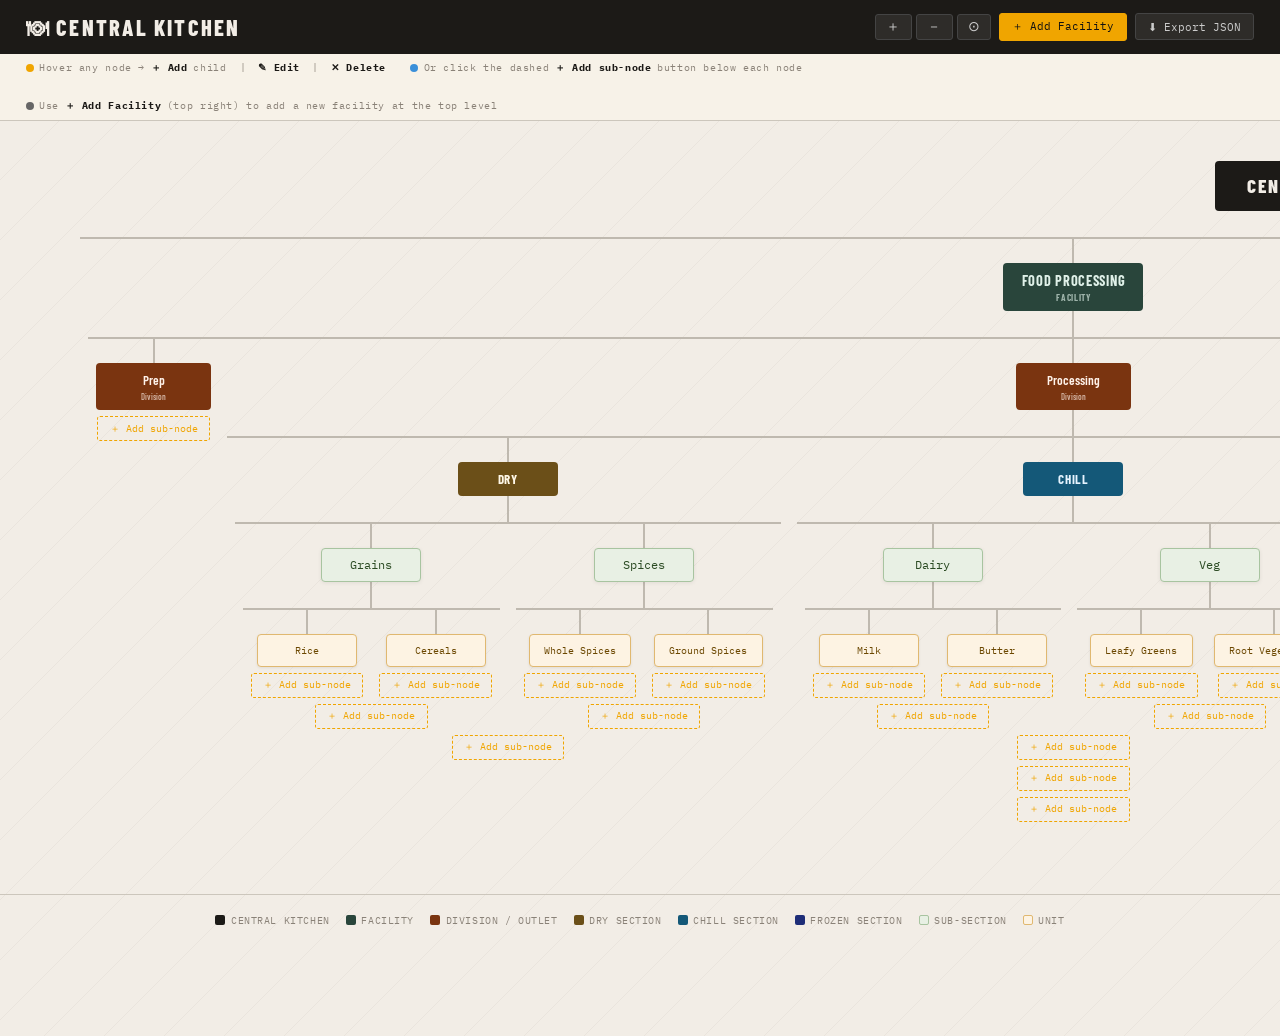
==== dynamic_flowchart.html @ 8bbc16c1 "Add files via upload" ====
<!DOCTYPE html>
<html lang="en">
<head>
<meta charset="UTF-8">
<meta name="viewport" content="width=device-width, initial-scale=1.0">
<title>Central Kitchen – Dynamic Flowchart</title>
<link href="https://fonts.googleapis.com/css2?family=Barlow+Condensed:wght@400;600;700;800&family=IBM+Plex+Mono:wght@300;400;500&display=swap" rel="stylesheet">
<style>
:root {
  --bg: #f2ede6;
  --ink: #1c1a17;
  --muted: #8a8278;
  --border: #ccc6bc;
  --shadow: rgba(0,0,0,.07);
  --line: #bfb9af;

  --c0: #1c1a17; --c0f: #f2ede6;
  --c1: #29453b; --c1f: #dff0e8;
  --c2: #7a3410; --c2f: #fff2ea;
  --c3d: #6b4f18; --c3df: #fff8e8;
  --c3c: #145878; --c3cf: #e6f4ff;
  --c3z: #1e2d78; --c3zf: #eaedff;
  --c4: #fff;   --c4b: #d8d2ca;
  --c5: #fafaf8; --c5b: #ddd8d0;

  --add-btn: #f0a500;
  --del-btn: #d93a3a;
  --edit-btn: #3a8fd9;

  --font-h: 'Barlow Condensed', sans-serif;
  --font-m: 'IBM Plex Mono', monospace;
  --r: 4px;
  --lw: 2px;
}

* { box-sizing: border-box; margin: 0; padding: 0; }

body {
  background: var(--bg);
  color: var(--ink);
  font-family: var(--font-m);
  min-height: 100vh;
  padding: 0 0 6rem;
  background-image: url("data:image/svg+xml,%3Csvg width='60' height='60' viewBox='0 0 60 60' xmlns='http://www.w3.org/2000/svg'%3E%3Cg fill='none' stroke='%23ccc6bc' stroke-width='0.5' opacity='0.45'%3E%3Cpath d='M0 60L60 0M-15 15L15-15M45 75L75 45'/%3E%3C/g%3E%3C/svg%3E");
}

/* ─── TOPBAR ─── */
.topbar {
  background: var(--c0);
  color: var(--c0f);
  display: flex;
  align-items: center;
  justify-content: space-between;
  padding: .8rem 1.6rem;
  position: sticky;
  top: 0;
  z-index: 300;
  gap: 1rem;
  flex-wrap: wrap;
}
.topbar h1 {
  font-family: var(--font-h);
  font-size: 1.4rem;
  font-weight: 800;
  letter-spacing: .1em;
  text-transform: uppercase;
  white-space: nowrap;
}
.topbar-right { display: flex; gap: .5rem; align-items: center; flex-wrap: wrap; }
.tb-btn {
  background: #2e2c29;
  border: 1px solid #444;
  color: #ccc;
  font-family: var(--font-m);
  font-size: .7rem;
  padding: .35rem .75rem;
  border-radius: 3px;
  cursor: pointer;
  transition: background .15s, color .15s;
  white-space: nowrap;
}
.tb-btn:hover { background: #444; color: #fff; }
.tb-btn.accent { background: var(--add-btn); color: #111; border-color: var(--add-btn); }
.tb-btn.accent:hover { background: #ffc02e; }
.zoom-group { display: flex; gap: .25rem; }
.zoom-group .tb-btn { padding: .35rem .65rem; font-size: .85rem; line-height: 1; }

/* ─── HINT BAR ─── */
.hintbar {
  background: #f7f2e8;
  border-bottom: 1px solid var(--border);
  padding: .45rem 1.6rem;
  font-size: .64rem;
  color: var(--muted);
  letter-spacing: .06em;
  display: flex;
  gap: 1.5rem;
  flex-wrap: wrap;
}
.hint-item { display: flex; align-items: center; gap: .35rem; }
.hint-dot { width: 8px; height: 8px; border-radius: 50%; }

/* ─── DIAGRAM SCROLL ─── */
.diagram-scroll {
  overflow: auto;
  width: 100%;
  padding: 2.5rem 2rem 4rem;
}
.diagram-inner {
  display: inline-flex;
  flex-direction: column;
  align-items: center;
  transform-origin: top center;
  transition: transform .2s;
  min-width: max-content;
  padding: 0 3rem;
}

/* ─── TREE STRUCTURE ─── */
.node-col {
  display: flex;
  flex-direction: column;
  align-items: center;
}

.children-row {
  display: flex;
  align-items: flex-start;
  justify-content: center;
  position: relative;
}

/* horizontal bar spanning children */
.children-row::before {
  content: '';
  position: absolute;
  top: 0;
  height: var(--lw);
  background: var(--line);
  /* width set per-instance via inline style or JS */
  left: 0; right: 0;
}

.child-slot {
  display: flex;
  flex-direction: column;
  align-items: center;
  margin: 0 8px;
}

.vline {
  width: var(--lw);
  background: var(--line);
}

/* ─── NODE BOX ─── */
.node-box {
  position: relative;
  display: flex;
  flex-direction: column;
  align-items: center;
  justify-content: center;
  text-align: center;
  border-radius: var(--r);
  padding: .55rem .9rem;
  min-width: 100px;
  max-width: 175px;
  word-break: break-word;
  transition: filter .15s, transform .12s;
  cursor: default;
  user-select: none;
}
.node-box:hover { filter: brightness(1.07); }

/* floating control bar above node */
.node-controls {
  position: absolute;
  top: -30px;
  left: 50%;
  transform: translateX(-50%);
  display: none;
  gap: 3px;
  background: #1c1a17ee;
  border-radius: 4px;
  padding: 4px 5px;
  white-space: nowrap;
  z-index: 50;
  box-shadow: 0 2px 8px rgba(0,0,0,.4);
}
.node-box:hover .node-controls { display: flex; }

.nc-btn {
  width: 22px; height: 22px;
  border-radius: 3px;
  border: none;
  font-size: .7rem;
  cursor: pointer;
  display: flex; align-items: center; justify-content: center;
  font-weight: 700;
  transition: filter .15s;
  line-height: 1;
}
.nc-add  { background: var(--add-btn); color: #111; }
.nc-edit { background: var(--edit-btn); color: #fff; }
.nc-del  { background: var(--del-btn); color: #fff; }
.nc-btn:hover { filter: brightness(1.25); }

/* add sub-node button */
.add-below-btn {
  margin-top: 6px;
  padding: .28rem .7rem;
  background: transparent;
  border: 1.5px dashed var(--add-btn);
  color: var(--add-btn);
  border-radius: 3px;
  font-family: var(--font-m);
  font-size: .6rem;
  cursor: pointer;
  transition: background .15s;
  white-space: nowrap;
}
.add-below-btn:hover { background: rgba(240,165,0,.12); }

/* ─── LEVEL COLOUR CLASSES ─── */
.lvl-0 { background: var(--c0); color: var(--c0f); font-family: var(--font-h); font-size: 1.2rem; font-weight: 800; letter-spacing: .1em; text-transform: uppercase; min-width: 220px; padding: .8rem 2rem; }
.lvl-1 { background: var(--c1); color: var(--c1f); font-family: var(--font-h); font-size: .9rem; font-weight: 700; letter-spacing: .05em; text-transform: uppercase; min-width: 140px; }
.lvl-2 { background: var(--c2); color: var(--c2f); font-family: var(--font-h); font-size: .82rem; font-weight: 600; min-width: 115px; }
.lvl-3.color-d { background: var(--c3d); color: var(--c3df); font-family: var(--font-h); font-size: .82rem; font-weight: 700; letter-spacing: .05em; text-transform: uppercase; }
.lvl-3.color-c { background: var(--c3c); color: var(--c3cf); font-family: var(--font-h); font-size: .82rem; font-weight: 700; letter-spacing: .05em; text-transform: uppercase; }
.lvl-3.color-z { background: var(--c3z); color: var(--c3zf); font-family: var(--font-h); font-size: .82rem; font-weight: 700; letter-spacing: .05em; text-transform: uppercase; }
.lvl-3.color-default { background: #4a4540; color: #f2ede6; font-family: var(--font-h); font-size: .82rem; font-weight: 700; letter-spacing: .05em; text-transform: uppercase; }
.lvl-4 { background: #e8f0e4; border: 1.5px solid #a8c4a0; color: #2a4a22; font-size: .72rem; box-shadow: 0 1px 4px var(--shadow); }
.lvl-5 { background: #fdf3e3; border: 1px solid #e0b870; color: #6b4700; font-size: .65rem; box-shadow: 0 1px 3px var(--shadow); }
.lvl-6 { background: #fff; border: 1px dashed #ccc; color: #666; font-size: .62rem; }
.lvl-deep { background: #f8f8f8; border: 1px dashed #bbb; color: #555; font-size: .6rem; }

/* ─── MODAL ─── */
.modal-overlay {
  position: fixed; inset: 0;
  background: rgba(0,0,0,.6);
  z-index: 500;
  display: flex; align-items: center; justify-content: center;
  animation: mFade .15s ease;
}
@keyframes mFade { from { opacity:0 } to { opacity:1 } }
.modal {
  background: #1e1c19;
  border: 1.5px solid #3a3830;
  border-radius: 8px;
  padding: 1.8rem 2.2rem;
  width: min(440px, 94vw);
  color: #f2ede6;
  box-shadow: 0 20px 60px rgba(0,0,0,.5);
  animation: mSlide .18s ease;
}
@keyframes mSlide { from { transform: translateY(12px); opacity:0 } to { transform: translateY(0); opacity:1 } }
.modal h2 {
  font-family: var(--font-h);
  font-size: 1.1rem;
  font-weight: 700;
  letter-spacing: .07em;
  color: var(--add-btn);
  margin-bottom: 1.2rem;
  text-transform: uppercase;
}
.modal label {
  display: block;
  font-size: .62rem;
  letter-spacing: .12em;
  text-transform: uppercase;
  color: #777;
  margin-bottom: .3rem;
  margin-top: .1rem;
}
.modal input, .modal select, .modal textarea {
  width: 100%;
  background: #2a2825;
  border: 1px solid #3a3830;
  border-radius: 3px;
  color: #f2ede6;
  font-family: var(--font-m);
  font-size: .8rem;
  padding: .5rem .7rem;
  outline: none;
  margin-bottom: .85rem;
  transition: border-color .2s;
  resize: none;
}
.modal input:focus, .modal select:focus { border-color: var(--add-btn); }
.modal-actions { display: flex; gap: .6rem; justify-content: flex-end; margin-top: .2rem; flex-wrap: wrap; }
.m-btn {
  padding: .45rem 1.1rem;
  border-radius: 3px;
  font-family: var(--font-m);
  font-size: .74rem;
  cursor: pointer;
  border: 1.5px solid;
  transition: all .15s;
}
.m-confirm { background: var(--add-btn); color: #111; border-color: var(--add-btn); }
.m-confirm:hover { background: #ffc02e; }
.m-cancel { background: transparent; color: #888; border-color: #444; }
.m-cancel:hover { color: #fff; border-color: #888; }
.m-delete { background: transparent; color: var(--del-btn); border-color: var(--del-btn); margin-right: auto; }
.m-delete:hover { background: var(--del-btn); color: #fff; }

/* ─── LEGEND ─── */
.legend {
  display: flex; gap: 1rem; flex-wrap: wrap;
  justify-content: center;
  padding: 1.2rem 1rem .8rem;
  font-size: .61rem;
  color: var(--muted);
  letter-spacing: .06em;
  text-transform: uppercase;
  border-top: 1px solid var(--border);
  margin-top: .5rem;
}
.li { display: flex; align-items: center; gap: .35rem; }
.ld { width: 10px; height: 10px; border-radius: 2px; flex-shrink: 0; }
</style>
</head>
<body>

<div class="topbar">
  <h1>🍽 Central Kitchen</h1>
  <div class="topbar-right">
    <div class="zoom-group">
      <button class="tb-btn" onclick="zoomIn()">＋</button>
      <button class="tb-btn" onclick="zoomOut()">－</button>
      <button class="tb-btn" onclick="zoomReset()" title="Reset zoom">⊙</button>
    </div>
    <button class="tb-btn accent" onclick="addFacility()">＋ Add Facility</button>
    <button class="tb-btn" onclick="exportJSON()">⬇ Export JSON</button>
  </div>
</div>

<div class="hintbar">
  <div class="hint-item"><div class="hint-dot" style="background:var(--add-btn)"></div> Hover any node → <strong style="color:var(--ink)">＋ Add</strong> child &nbsp;|&nbsp; <strong style="color:var(--ink)">✎ Edit</strong> &nbsp;|&nbsp; <strong style="color:var(--ink)">✕ Delete</strong></div>
  <div class="hint-item"><div class="hint-dot" style="background:#3a8fd9"></div> Or click the dashed <strong style="color:var(--ink)">＋ Add sub-node</strong> button below each node</div>
  <div class="hint-item"><div class="hint-dot" style="background:#666"></div> Use <strong style="color:var(--ink)">＋ Add Facility</strong> (top right) to add a new facility at the top level</div>
</div>

<div class="diagram-scroll" id="diagram-scroll">
  <div class="diagram-inner" id="diagram-inner">
    <div id="tree-mount"></div>
  </div>
</div>

<div class="legend">
  <div class="li"><div class="ld" style="background:#1c1a17;"></div>Central Kitchen</div>
  <div class="li"><div class="ld" style="background:#29453b;"></div>Facility</div>
  <div class="li"><div class="ld" style="background:#7a3410;"></div>Division / Outlet</div>
  <div class="li"><div class="ld" style="background:#6b4f18;"></div>Dry Section</div>
  <div class="li"><div class="ld" style="background:#145878;"></div>Chill Section</div>
  <div class="li"><div class="ld" style="background:#1e2d78;"></div>Frozen Section</div>
  <div class="li"><div class="ld" style="background:#e8f0e4;border:1.5px solid #a8c4a0;"></div>Sub-section</div>
  <div class="li"><div class="ld" style="background:#fdf3e3;border:1px solid #e0b870;"></div>Unit</div>
</div>

<script>
/* ══════════════════════════════════════════
   DATA MODEL
══════════════════════════════════════════ */
let _uid = 200;
const uid = () => 'n' + (_uid++);

const TREE = {
  id: 'root', label: 'Central Kitchen', sublabel: '', color: '', children: [
    { id:'fac1', label:'Food Processing', sublabel:'Facility', color:'', children:[
      { id:'div-prep', label:'Prep', sublabel:'Division', color:'', children:[] },
      { id:'div-proc', label:'Processing', sublabel:'Division', color:'', children:[
        { id:'sec-dry', label:'DRY', sublabel:'', color:'d', children:[
          { id:'sub-grains', label:'Grains', sublabel:'', color:'', children:[
            { id:'u-rice',    label:'Rice',    sublabel:'', color:'', children:[] },
            { id:'u-cereals', label:'Cereals', sublabel:'', color:'', children:[] }
          ]},
          { id:'sub-spices', label:'Spices', sublabel:'', color:'', children:[
            { id:'u-whole',  label:'Whole Spices',  sublabel:'', color:'', children:[] },
            { id:'u-ground', label:'Ground Spices', sublabel:'', color:'', children:[] }
          ]}
        ]},
        { id:'sec-chill', label:'CHILL', sublabel:'', color:'c', children:[
          { id:'sub-dairy', label:'Dairy', sublabel:'', color:'', children:[
            { id:'u-milk',   label:'Milk',   sublabel:'', color:'', children:[] },
            { id:'u-butter', label:'Butter', sublabel:'', color:'', children:[] }
          ]},
          { id:'sub-veg', label:'Veg', sublabel:'', color:'', children:[
            { id:'u-leafy', label:'Leafy Greens',    sublabel:'', color:'', children:[] },
            { id:'u-root',  label:'Root Vegetables', sublabel:'', color:'', children:[] }
          ]}
        ]},
        { id:'sec-frozen', label:'FROZEN', sublabel:'', color:'z', children:[
          { id:'sub-meat', label:'Meat', sublabel:'', color:'', children:[
            { id:'u-white', label:'White Meat', sublabel:'', color:'', children:[] },
            { id:'u-red',   label:'Red Meat',   sublabel:'', color:'', children:[] }
          ]},
          { id:'sub-seafood', label:'Seafood', sublabel:'', color:'', children:[
            { id:'u-prawns', label:'Prawns', sublabel:'', color:'', children:[] },
            { id:'u-crabs',  label:'Crabs',  sublabel:'', color:'', children:[] }
          ]}
        ]}
      ]},
      { id:'div-reproc', label:'Re-processing', sublabel:'Division', color:'', children:[] }
    ]},
    { id:'fac2', label:'Food Production',         sublabel:'Facility', color:'', children:[] },
    { id:'fac3', label:'Assembling & Packaging',  sublabel:'Facility', color:'', children:[] },
    { id:'fac4', label:'Distribution',            sublabel:'Facility', color:'', children:[] }
  ]
};

/* ══════════════════════════════════════════
   TREE HELPERS
══════════════════════════════════════════ */
function findNode(id, node=TREE) {
  if (node.id===id) return node;
  for (const c of node.children) { const f=findNode(id,c); if(f) return f; }
  return null;
}
function findParent(id, node=TREE, par=null) {
  if (node.id===id) return par;
  for (const c of node.children) { const f=findParent(id,c,node); if(f) return f; }
  return null;
}
function nodeDepth(id, node=TREE, d=0) {
  if (node.id===id) return d;
  for (const c of node.children) { const f=nodeDepth(id,c,d+1); if(f!==-1) return f; }
  return -1;
}
function countDesc(node) {
  let n=node.children.length;
  for(const c of node.children) n+=countDesc(c);
  return n;
}

/* ══════════════════════════════════════════
   LEVEL → CSS CLASS
══════════════════════════════════════════ */
function lvlClass(d, color) {
  if (d===0) return 'lvl-0';
  if (d===1) return 'lvl-1';
  if (d===2) return 'lvl-2';
  if (d===3) return 'lvl-3 color-'+(color||'default');
  if (d===4) return 'lvl-4';
  if (d===5) return 'lvl-5';
  if (d===6) return 'lvl-6';
  return 'lvl-deep';
}

/* ══════════════════════════════════════════
   RENDER
══════════════════════════════════════════ */
function render() {
  const mount = document.getElementById('tree-mount');
  mount.innerHTML = '';
  mount.appendChild(buildNode(TREE, 0));
}

function buildNode(node, d) {
  /* outer column */
  const col = document.createElement('div');
  col.className = 'node-col';
  col.dataset.nid = node.id;

  /* ── box ── */
  const box = document.createElement('div');
  box.className = 'node-box ' + lvlClass(d, node.color);
  box.dataset.nid = node.id;

  /* controls */
  const ctrl = document.createElement('div');
  ctrl.className = 'node-controls';

  if (node.id !== 'root') {
    ctrl.appendChild(ncBtn('＋','nc-add',  'Add child node',  ()=>openAddModal(node.id)));
    ctrl.appendChild(ncBtn('✎','nc-edit', 'Edit this node',   ()=>openEditModal(node.id)));
    ctrl.appendChild(ncBtn('✕','nc-del',  'Delete this node', ()=>doDelete(node.id)));
  } else {
    ctrl.appendChild(ncBtn('✎','nc-edit', 'Edit', ()=>openEditModal(node.id)));
  }
  box.appendChild(ctrl);

  /* label */
  const lbl = document.createElement('span');
  lbl.style.cssText = 'display:block;line-height:1.25;pointer-events:none;';
  lbl.textContent = node.label;
  box.appendChild(lbl);

  if (node.sublabel) {
    const sub = document.createElement('span');
    sub.style.cssText = 'display:block;font-size:.65em;opacity:.65;margin-top:2px;pointer-events:none;';
    sub.textContent = node.sublabel;
    box.appendChild(sub);
  }

  col.appendChild(box);

  /* ── children area ── */
  if (node.children.length > 0) {
    const vd = vline(26);
    col.appendChild(vd);

    const crow = document.createElement('div');
    crow.className = 'children-row';

    node.children.forEach(child => {
      const slot = document.createElement('div');
      slot.className = 'child-slot';
      slot.appendChild(vline(26));
      slot.appendChild(buildNode(child, d+1));
      crow.appendChild(slot);
    });

    col.appendChild(crow);
  }

  /* ── add sub-node button ── */
  if (node.id !== 'root') {
    const addBtn = document.createElement('button');
    addBtn.className = 'add-below-btn';
    addBtn.textContent = '＋ Add sub-node';
    addBtn.onclick = () => openAddModal(node.id);
    col.appendChild(addBtn);
  }

  return col;
}

function vline(h) {
  const v = document.createElement('div');
  v.className = 'vline';
  v.style.height = h + 'px';
  return v;
}

function ncBtn(text, cls, title, fn) {
  const b = document.createElement('button');
  b.className = 'nc-btn ' + cls;
  b.textContent = text;
  b.title = title;
  b.onclick = e => { e.stopPropagation(); fn(); };
  return b;
}

/* ══════════════════════════════════════════
   MODAL HELPERS
══════════════════════════════════════════ */
let activeOverlay = null;

function showModal(bodyHTML, onConfirm, onDelete) {
  if (activeOverlay) activeOverlay.remove();
  const ov = document.createElement('div');
  ov.className = 'modal-overlay';
  ov.innerHTML = `<div class="modal">${bodyHTML}</div>`;
  document.body.appendChild(ov);
  activeOverlay = ov;

  ov.querySelector('#m-confirm').onclick = () => { onConfirm(); ov.remove(); activeOverlay=null; };
  ov.querySelector('#m-cancel').onclick  = () => { ov.remove(); activeOverlay=null; };
  if (onDelete) {
    const db = ov.querySelector('#m-delete');
    if (db) db.onclick = () => { ov.remove(); activeOverlay=null; onDelete(); };
  }
  ov.addEventListener('click', e => { if(e.target===ov){ ov.remove(); activeOverlay=null; } });
  setTimeout(()=>{ const i=ov.querySelector('input'); if(i) i.focus(); },60);
}

function colorOptions(current) {
  const opts = [
    ['default','Default (dark grey)'],
    ['d','Dry (amber)'],
    ['c','Chill (teal)'],
    ['z','Frozen (indigo)']
  ];
  return opts.map(([v,t])=>`<option value="${v}" ${current===v?'selected':''}>${t}</option>`).join('');
}

/* ══════════════════════════════════════════
   ADD MODAL
══════════════════════════════════════════ */
function openAddModal(parentId) {
  const parent = findNode(parentId);
  const pd = nodeDepth(parentId);
  const childDepth = pd + 1;

  const showColor = childDepth === 3;
  const colorHtml = showColor ? `
    <label>Section Colour</label>
    <select id="m-color">${colorOptions('default')}</select>
  ` : '';

  showModal(`
    <h2>＋ Add node under "${parent.label}"</h2>
    <label>Label *</label>
    <input id="m-label" type="text" placeholder="Node name" />
    <label>Sub-label <span style="color:#555">(optional – shown smaller)</span></label>
    <input id="m-sub" type="text" placeholder="e.g. Facility, Division…" />
    ${colorHtml}
    <div class="modal-actions">
      <button class="m-btn m-cancel" id="m-cancel">Cancel</button>
      <button class="m-btn m-confirm" id="m-confirm">Add Node</button>
    </div>
  `, () => {
    const label = (document.getElementById('m-label').value||'').trim();
    if (!label) { alert('A label is required.'); return; }
    const sublabel = (document.getElementById('m-sub').value||'').trim();
    const colorEl  = document.getElementById('m-color');
    const color    = colorEl ? colorEl.value : '';
    parent.children.push({ id:uid(), label, sublabel, color, children:[] });
    render();
  });
}

/* ══════════════════════════════════════════
   EDIT MODAL
══════════════════════════════════════════ */
function openEditModal(id) {
  const node = findNode(id);
  const d    = nodeDepth(id);
  const isRoot = id === 'root';

  const showColor = d === 3;
  const colorHtml = showColor ? `
    <label>Section Colour</label>
    <select id="m-color">${colorOptions(node.color||'default')}</select>
  ` : '';

  const deleteBtn = isRoot ? '' : '<button class="m-btn m-delete" id="m-delete">Delete</button>';

  showModal(`
    <h2>✎ Edit "${node.label}"</h2>
    <label>Label *</label>
    <input id="m-label" type="text" value="${escHtml(node.label)}" />
    <label>Sub-label</label>
    <input id="m-sub" type="text" value="${escHtml(node.sublabel||'')}" />
    ${colorHtml}
    <div class="modal-actions">
      ${deleteBtn}
      <button class="m-btn m-cancel" id="m-cancel">Cancel</button>
      <button class="m-btn m-confirm" id="m-confirm">Save</button>
    </div>
  `, () => {
    const label = (document.getElementById('m-label').value||'').trim();
    if (!label) { alert('A label is required.'); return; }
    node.label    = label;
    node.sublabel = (document.getElementById('m-sub').value||'').trim();
    const colorEl = document.getElementById('m-color');
    if (colorEl) node.color = colorEl.value;
    render();
  }, isRoot ? null : () => doDelete(id));
}

/* ══════════════════════════════════════════
   DELETE
══════════════════════════════════════════ */
function doDelete(id) {
  if (activeOverlay) { activeOverlay.remove(); activeOverlay = null; }
  const node = findNode(id);
  if (!node) return;
  const desc = countDesc(node);
  const warning = desc > 0
    ? `<p style="color:#f88;font-size:.75rem;margin-bottom:.9rem;">&#9888; This will also delete ${desc} child node(s) inside it.</p>`
    : '';
  const ov = document.createElement('div');
  ov.className = 'modal-overlay';
  ov.innerHTML = `
    <div class="modal">
      <h2 style="color:var(--del-btn);">&#x2715; Delete Node</h2>
      <p style="font-size:.8rem;margin-bottom:.7rem;color:#ccc;">Are you sure you want to delete <strong style="color:#fff;">"${escHtml(node.label)}"</strong>?</p>
      ${warning}
      <div class="modal-actions">
        <button class="m-btn m-cancel" id="m-cancel">Cancel</button>
        <button class="m-btn" id="m-confirm-del" style="background:var(--del-btn);color:#fff;border-color:var(--del-btn);">Delete</button>
      </div>
    </div>`;
  document.body.appendChild(ov);
  activeOverlay = ov;
  ov.querySelector('#m-confirm-del').onclick = () => {
    ov.remove(); activeOverlay = null;
    const par = findParent(id);
    if (!par) return;
    par.children = par.children.filter(c => c.id !== id);
    render();
  };
  ov.querySelector('#m-cancel').onclick = () => { ov.remove(); activeOverlay = null; };
  ov.addEventListener('click', e => { if (e.target === ov) { ov.remove(); activeOverlay = null; } });
}

/* ══════════════════════════════════════════
   ADD FACILITY (top-level)
══════════════════════════════════════════ */
function addFacility() { openAddModal('root'); }

/* ══════════════════════════════════════════
   ZOOM
══════════════════════════════════════════ */
let scale = 1;
function zoomIn()    { scale = Math.min(2.5, scale+0.1); applyZoom(); }
function zoomOut()   { scale = Math.max(0.25, scale-0.1); applyZoom(); }
function zoomReset() { scale = 1; applyZoom(); }
function applyZoom() { document.getElementById('diagram-inner').style.transform = `scale(${scale})`; }

/* ══════════════════════════════════════════
   EXPORT
══════════════════════════════════════════ */
function exportJSON() {
  const blob = new Blob([JSON.stringify(TREE, null, 2)], {type:'application/json'});
  const a = document.createElement('a');
  a.href = URL.createObjectURL(blob);
  a.download = 'central_kitchen.json';
  a.click();
}

/* ══════════════════════════════════════════
   UTILS
══════════════════════════════════════════ */
function escHtml(s) {
  return s.replace(/&/g,'&amp;').replace(/"/g,'&quot;').replace(/</g,'&lt;').replace(/>/g,'&gt;');
}

/* ══════════════════════════════════════════
   BOOT
══════════════════════════════════════════ */
render();
</script>
</body>
</html>
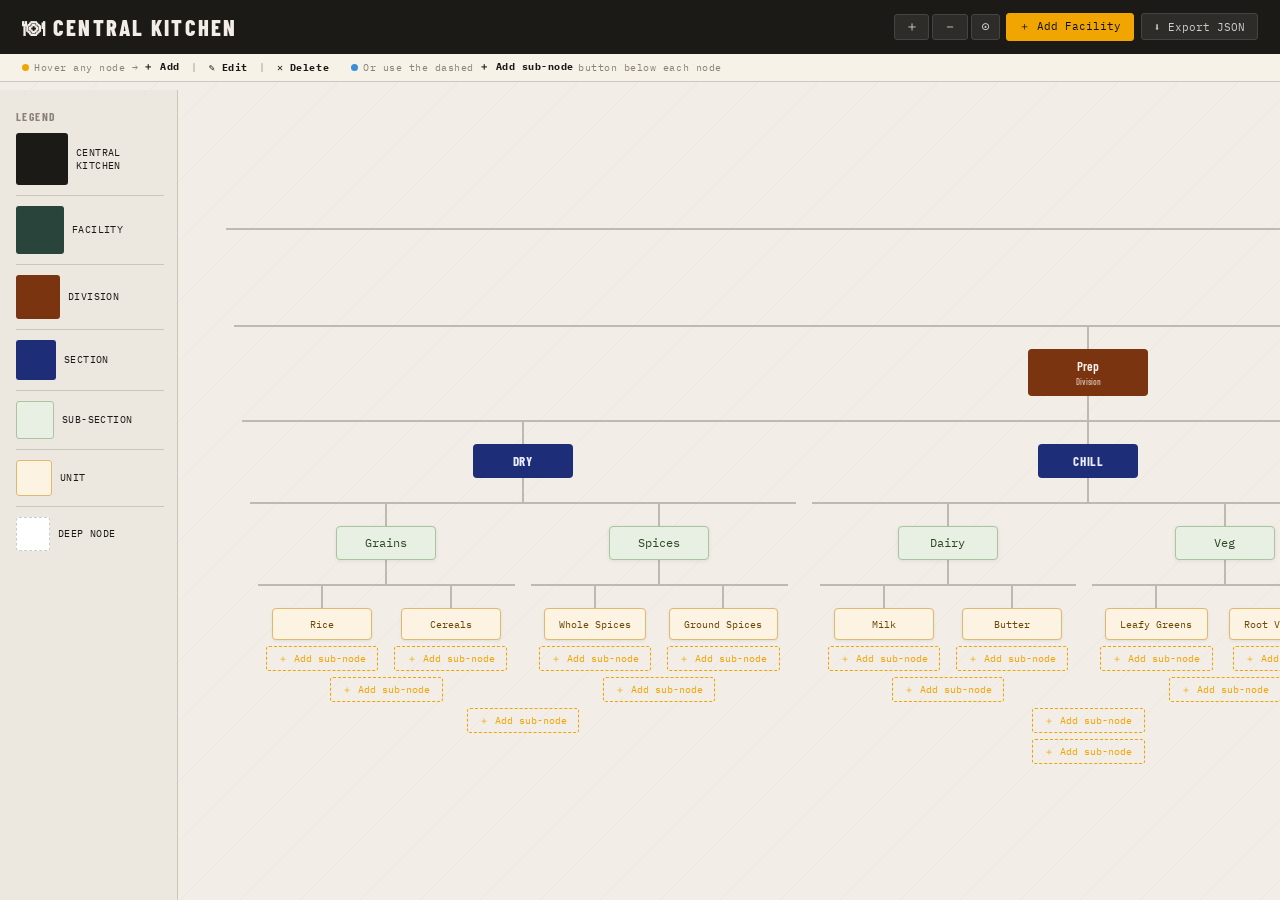
==== commit 46863479: "Update print statement from 'Hello' to 'Goodbye'" ====
--- a/dynamic_flowchart.html
+++ b/dynamic_flowchart.html
@@ -14,17 +14,19 @@
   --shadow: rgba(0,0,0,.07);
   --line: #bfb9af;
 
-  --c0: #1c1a17; --c0f: #f2ede6;
-  --c1: #29453b; --c1f: #dff0e8;
-  --c2: #7a3410; --c2f: #fff2ea;
-  --c3d: #6b4f18; --c3df: #fff8e8;
-  --c3c: #145878; --c3cf: #e6f4ff;
+  --c0:  #1c1a17; --c0f:  #f2ede6;
+  --c1:  #29453b; --c1f:  #dff0e8;
+  --c2:  #7a3410; --c2f:  #fff2ea;
+  --c3d: #1e2d78; --c3df: #eaedff;
+  --c3c: #1e2d78; --c3cf: #eaedff;
   --c3z: #1e2d78; --c3zf: #eaedff;
-  --c4: #fff;   --c4b: #d8d2ca;
-  --c5: #fafaf8; --c5b: #ddd8d0;
-
-  --add-btn: #f0a500;
-  --del-btn: #d93a3a;
+  --c3x: #1e2d78; --c3xf: #eaedff;
+  --c4bg: #e8f0e4; --c4bd: #a8c4a0; --c4f: #2a4a22;
+  --c5bg: #fdf3e3; --c5bd: #e0b870; --c5f: #6b4700;
+  --c6bg: #fff;    --c6bd: #ccc;    --c6f: #666;
+
+  --add-btn:  #f0a500;
+  --del-btn:  #d93a3a;
   --edit-btn: #3a8fd9;
 
   --font-h: 'Barlow Condensed', sans-serif;
@@ -40,120 +42,223 @@
   color: var(--ink);
   font-family: var(--font-m);
   min-height: 100vh;
-  padding: 0 0 6rem;
-  background-image: url("data:image/svg+xml,%3Csvg width='60' height='60' viewBox='0 0 60 60' xmlns='http://www.w3.org/2000/svg'%3E%3Cg fill='none' stroke='%23ccc6bc' stroke-width='0.5' opacity='0.45'%3E%3Cpath d='M0 60L60 0M-15 15L15-15M45 75L75 45'/%3E%3C/g%3E%3C/svg%3E");
-}
-
-/* ─── TOPBAR ─── */
+  background-image: url("data:image/svg+xml,%3Csvg width='60' height='60' viewBox='0 0 60 60' xmlns='http://www.w3.org/2000/svg'%3E%3Cg fill='none' stroke='%23ccc6bc' stroke-width='0.5' opacity='0.4'%3E%3Cpath d='M0 60L60 0M-15 15L15-15M45 75L75 45'/%3E%3C/g%3E%3C/svg%3E");
+}
+
+/* ══ TOPBAR ══ */
 .topbar {
   background: var(--c0);
   color: var(--c0f);
   display: flex;
   align-items: center;
   justify-content: space-between;
-  padding: .8rem 1.6rem;
-  position: sticky;
-  top: 0;
-  z-index: 300;
-  gap: 1rem;
-  flex-wrap: wrap;
+  padding: .8rem 1.4rem;
+  position: sticky; top: 0; z-index: 300;
+  gap: .8rem; flex-wrap: wrap;
 }
 .topbar h1 {
   font-family: var(--font-h);
-  font-size: 1.4rem;
-  font-weight: 800;
-  letter-spacing: .1em;
-  text-transform: uppercase;
-  white-space: nowrap;
-}
-.topbar-right { display: flex; gap: .5rem; align-items: center; flex-wrap: wrap; }
+  font-size: 1.4rem; font-weight: 800;
+  letter-spacing: .1em; text-transform: uppercase; white-space: nowrap;
+}
+.topbar-right { display: flex; gap: .4rem; align-items: center; flex-wrap: wrap; }
 .tb-btn {
-  background: #2e2c29;
-  border: 1px solid #444;
-  color: #ccc;
-  font-family: var(--font-m);
-  font-size: .7rem;
-  padding: .35rem .75rem;
-  border-radius: 3px;
-  cursor: pointer;
-  transition: background .15s, color .15s;
-  white-space: nowrap;
+  background: #2e2c29; border: 1px solid #444; color: #ccc;
+  font-family: var(--font-m); font-size: .7rem;
+  padding: .35rem .75rem; border-radius: 3px; cursor: pointer;
+  transition: background .15s, color .15s; white-space: nowrap;
 }
 .tb-btn:hover { background: #444; color: #fff; }
 .tb-btn.accent { background: var(--add-btn); color: #111; border-color: var(--add-btn); }
 .tb-btn.accent:hover { background: #ffc02e; }
-.zoom-group { display: flex; gap: .25rem; }
-.zoom-group .tb-btn { padding: .35rem .65rem; font-size: .85rem; line-height: 1; }
-
-/* ─── HINT BAR ─── */
+.zoom-group { display: flex; gap: .2rem; }
+.zoom-group .tb-btn { padding: .35rem .6rem; font-size: .85rem; line-height: 1; }
+
+/* ══ HINTBAR ══ */
 .hintbar {
-  background: #f7f2e8;
-  border-bottom: 1px solid var(--border);
-  padding: .45rem 1.6rem;
-  font-size: .64rem;
-  color: var(--muted);
-  letter-spacing: .06em;
-  display: flex;
-  gap: 1.5rem;
-  flex-wrap: wrap;
-}
-.hint-item { display: flex; align-items: center; gap: .35rem; }
-.hint-dot { width: 8px; height: 8px; border-radius: 50%; }
-
-/* ─── DIAGRAM SCROLL ─── */
+  background: #f7f2e8; border-bottom: 1px solid var(--border);
+  padding: .4rem 1.4rem; font-size: .63rem; color: var(--muted);
+  letter-spacing: .05em; display: flex; gap: 1.4rem; flex-wrap: wrap;
+}
+.hint-item { display: flex; align-items: center; gap: .3rem; }
+.hint-dot  { width: 7px; height: 7px; border-radius: 50%; }
+
+/* ══ MAIN LAYOUT: legend left + diagram right ══ */
+.main-wrap {
+  display: flex;
+  align-items: flex-start;
+  min-height: calc(100vh - 90px);
+}
+
+/* ══ LEFT LEGEND PANEL ══ */
+.legend-panel {
+  position: sticky;
+  top: 90px;               /* below topbar+hintbar */
+  width: 178px;
+  min-width: 178px;
+  flex-shrink: 0;
+  padding: 1.2rem .8rem 1.2rem 1rem;
+  display: flex;
+  flex-direction: column;
+  gap: 6px;
+  border-right: 1px solid var(--border);
+  background: #ece7df;
+  align-self: flex-start;
+  min-height: calc(100vh - 90px);
+}
+.legend-panel h3 {
+  font-family: var(--font-h);
+  font-size: .72rem; font-weight: 700;
+  letter-spacing: .12em; text-transform: uppercase;
+  color: var(--muted); margin-bottom: 4px;
+}
+.leg-item {
+  display: flex;
+  align-items: center;
+  gap: 8px;
+  font-size: .62rem;
+  color: var(--ink);
+  letter-spacing: .04em;
+  text-transform: uppercase;
+}
+/* The square swatch — same height as its corresponding node box */
+.leg-swatch {
+  flex-shrink: 0;
+  border-radius: 3px;
+  display: flex;
+  align-items: center;
+  justify-content: center;
+}
+
+/* swatch sizes match node padding+font roughly */
+.sw-0 { width: 52px; height: 52px; background: var(--c0); }
+.sw-1 { width: 48px; height: 48px; background: var(--c1); }
+.sw-2 { width: 44px; height: 44px; background: var(--c2); }
+.sw-3d{ width: 40px; height: 40px; background: var(--c3d); }
+.sw-3c{ width: 40px; height: 40px; background: var(--c3c); }
+.sw-3z{ width: 40px; height: 40px; background: var(--c3z); }
+.sw-3x{ width: 40px; height: 40px; background: var(--c3x); }
+.sw-4 { width: 38px; height: 38px; background: var(--c4bg); border: 1.5px solid var(--c4bd); }
+.sw-5 { width: 36px; height: 36px; background: var(--c5bg); border: 1.5px solid var(--c5bd); }
+.sw-6 { width: 34px; height: 34px; background: var(--c6bg); border: 1.5px dashed var(--c6bd); }
+
+.leg-divider {
+  height: 1px; background: var(--border); margin: 4px 0;
+}
+
+/* ══ DIAGRAM SCROLL ══ */
 .diagram-scroll {
+  flex: 1;
   overflow: auto;
-  width: 100%;
-  padding: 2.5rem 2rem 4rem;
+  padding: 0;
+}
+/* sizing shell — JS sets explicit width/height after every zoom so
+   the scroll container can reach every pixel in all directions */
+.diagram-sizer {
+  display: inline-block;
+  padding: 2.5rem 3rem 5rem;
 }
 .diagram-inner {
   display: inline-flex;
   flex-direction: column;
   align-items: center;
-  transform-origin: top center;
+  transform-origin: top left;
   transition: transform .2s;
   min-width: max-content;
-  padding: 0 3rem;
-}
-
-/* ─── TREE STRUCTURE ─── */
-.node-col {
+}
+
+/* ══ TOP-LEVEL KITCHENS ROW ══ */
+.kitchens-row {
+  display: flex;
+  align-items: flex-start;
+  justify-content: center;
+  gap: 48px;
+  min-width: max-content;
+}
+
+.kitchen-wrap {
   display: flex;
   flex-direction: column;
   align-items: center;
 }
 
+/* buttons that float ABOVE a root node */
+.root-actions {
+  display: flex;
+  gap: 5px;
+  margin-bottom: 6px;
+}
+.root-action-btn {
+  padding: .28rem .65rem;
+  border-radius: 3px;
+  font-family: var(--font-m);
+  font-size: .62rem;
+  font-weight: 600;
+  cursor: pointer;
+  border: 1.5px solid;
+  transition: all .15s;
+  white-space: nowrap;
+}
+.root-action-btn.add-kitchen {
+  background: var(--add-btn); color: #111; border-color: var(--add-btn);
+}
+.root-action-btn.add-kitchen:hover { background: #ffc02e; }
+.root-action-btn.del-kitchen {
+  background: transparent; color: var(--del-btn); border-color: var(--del-btn);
+}
+.root-action-btn.del-kitchen:hover { background: var(--del-btn); color: #fff; }
+
+/* add-new-kitchen standalone button */
+.add-kitchen-standalone {
+  display: flex;
+  flex-direction: column;
+  align-items: center;
+  justify-content: center;
+  margin-top: 6px;
+}
+.add-kitchen-dashed {
+  padding: .55rem 1.1rem;
+  background: transparent;
+  border: 2px dashed var(--add-btn);
+  color: var(--add-btn);
+  border-radius: 4px;
+  font-family: var(--font-m);
+  font-size: .72rem;
+  font-weight: 600;
+  cursor: pointer;
+  transition: background .15s;
+  white-space: nowrap;
+}
+.add-kitchen-dashed:hover { background: rgba(240,165,0,.1); }
+
+/* ══ TREE STRUCTURE ══ */
+.node-col {
+  display: flex;
+  flex-direction: column;
+  align-items: center;
+}
 .children-row {
   display: flex;
   align-items: flex-start;
   justify-content: center;
   position: relative;
 }
-
-/* horizontal bar spanning children */
 .children-row::before {
   content: '';
   position: absolute;
-  top: 0;
+  top: 0; left: 0; right: 0;
   height: var(--lw);
   background: var(--line);
-  /* width set per-instance via inline style or JS */
-  left: 0; right: 0;
-}
-
+}
 .child-slot {
   display: flex;
   flex-direction: column;
   align-items: center;
   margin: 0 8px;
 }
-
-.vline {
-  width: var(--lw);
-  background: var(--line);
-}
-
-/* ─── NODE BOX ─── */
+.vline { width: var(--lw); background: var(--line); }
+
+/* ══ NODE BOX ══ */
 .node-box {
   position: relative;
   display: flex;
@@ -163,23 +268,19 @@
   text-align: center;
   border-radius: var(--r);
   padding: .55rem .9rem;
-  min-width: 100px;
-  max-width: 175px;
+  min-width: 100px; max-width: 180px;
   word-break: break-word;
   transition: filter .15s, transform .12s;
-  cursor: default;
-  user-select: none;
+  cursor: default; user-select: none;
 }
 .node-box:hover { filter: brightness(1.07); }
 
-/* floating control bar above node */
+/* hover controls */
 .node-controls {
   position: absolute;
-  top: -30px;
-  left: 50%;
+  top: -30px; left: 50%;
   transform: translateX(-50%);
-  display: none;
-  gap: 3px;
+  display: none; gap: 3px;
   background: #1c1a17ee;
   border-radius: 4px;
   padding: 4px 5px;
@@ -191,21 +292,17 @@
 
 .nc-btn {
   width: 22px; height: 22px;
-  border-radius: 3px;
-  border: none;
-  font-size: .7rem;
-  cursor: pointer;
+  border-radius: 3px; border: none;
+  font-size: .7rem; cursor: pointer;
   display: flex; align-items: center; justify-content: center;
-  font-weight: 700;
-  transition: filter .15s;
-  line-height: 1;
+  font-weight: 700; transition: filter .15s; line-height: 1;
 }
 .nc-add  { background: var(--add-btn); color: #111; }
 .nc-edit { background: var(--edit-btn); color: #fff; }
 .nc-del  { background: var(--del-btn); color: #fff; }
 .nc-btn:hover { filter: brightness(1.25); }
 
-/* add sub-node button */
+/* add sub-node dashed button */
 .add-below-btn {
   margin-top: 6px;
   padding: .28rem .7rem;
@@ -213,89 +310,75 @@
   border: 1.5px dashed var(--add-btn);
   color: var(--add-btn);
   border-radius: 3px;
-  font-family: var(--font-m);
-  font-size: .6rem;
-  cursor: pointer;
-  transition: background .15s;
-  white-space: nowrap;
+  font-family: var(--font-m); font-size: .6rem;
+  cursor: pointer; transition: background .15s; white-space: nowrap;
 }
 .add-below-btn:hover { background: rgba(240,165,0,.12); }
 
-/* ─── LEVEL COLOUR CLASSES ─── */
-.lvl-0 { background: var(--c0); color: var(--c0f); font-family: var(--font-h); font-size: 1.2rem; font-weight: 800; letter-spacing: .1em; text-transform: uppercase; min-width: 220px; padding: .8rem 2rem; }
-.lvl-1 { background: var(--c1); color: var(--c1f); font-family: var(--font-h); font-size: .9rem; font-weight: 700; letter-spacing: .05em; text-transform: uppercase; min-width: 140px; }
-.lvl-2 { background: var(--c2); color: var(--c2f); font-family: var(--font-h); font-size: .82rem; font-weight: 600; min-width: 115px; }
+/* ══ LEVEL COLOUR CLASSES ══ */
+.lvl-0 {
+  background: var(--c0); color: var(--c0f);
+  font-family: var(--font-h); font-size: 1.2rem; font-weight: 800;
+  letter-spacing: .1em; text-transform: uppercase;
+  min-width: 240px; padding: .85rem 2rem;
+}
+.lvl-1 {
+  background: var(--c1); color: var(--c1f);
+  font-family: var(--font-h); font-size: .9rem; font-weight: 700;
+  letter-spacing: .05em; text-transform: uppercase; min-width: 145px;
+}
+.lvl-2 {
+  background: var(--c2); color: var(--c2f);
+  font-family: var(--font-h); font-size: .82rem; font-weight: 600; min-width: 120px;
+}
 .lvl-3.color-d { background: var(--c3d); color: var(--c3df); font-family: var(--font-h); font-size: .82rem; font-weight: 700; letter-spacing: .05em; text-transform: uppercase; }
 .lvl-3.color-c { background: var(--c3c); color: var(--c3cf); font-family: var(--font-h); font-size: .82rem; font-weight: 700; letter-spacing: .05em; text-transform: uppercase; }
 .lvl-3.color-z { background: var(--c3z); color: var(--c3zf); font-family: var(--font-h); font-size: .82rem; font-weight: 700; letter-spacing: .05em; text-transform: uppercase; }
-.lvl-3.color-default { background: #4a4540; color: #f2ede6; font-family: var(--font-h); font-size: .82rem; font-weight: 700; letter-spacing: .05em; text-transform: uppercase; }
-.lvl-4 { background: #e8f0e4; border: 1.5px solid #a8c4a0; color: #2a4a22; font-size: .72rem; box-shadow: 0 1px 4px var(--shadow); }
-.lvl-5 { background: #fdf3e3; border: 1px solid #e0b870; color: #6b4700; font-size: .65rem; box-shadow: 0 1px 3px var(--shadow); }
-.lvl-6 { background: #fff; border: 1px dashed #ccc; color: #666; font-size: .62rem; }
+.lvl-3.color-default { background: var(--c3x); color: var(--c3xf); font-family: var(--font-h); font-size: .82rem; font-weight: 700; letter-spacing: .05em; text-transform: uppercase; }
+.lvl-4 { background: var(--c4bg); border: 1.5px solid var(--c4bd); color: var(--c4f); font-size: .72rem; box-shadow: 0 1px 4px var(--shadow); }
+.lvl-5 { background: var(--c5bg); border: 1px solid var(--c5bd); color: var(--c5f); font-size: .65rem; box-shadow: 0 1px 3px var(--shadow); }
+.lvl-6 { background: var(--c6bg); border: 1px dashed var(--c6bd); color: var(--c6f); font-size: .62rem; }
 .lvl-deep { background: #f8f8f8; border: 1px dashed #bbb; color: #555; font-size: .6rem; }
 
-/* ─── MODAL ─── */
+/* ══ MODAL ══ */
 .modal-overlay {
   position: fixed; inset: 0;
-  background: rgba(0,0,0,.6);
-  z-index: 500;
+  background: rgba(0,0,0,.6); z-index: 500;
   display: flex; align-items: center; justify-content: center;
   animation: mFade .15s ease;
 }
-@keyframes mFade { from { opacity:0 } to { opacity:1 } }
+@keyframes mFade { from{opacity:0}to{opacity:1} }
 .modal {
-  background: #1e1c19;
-  border: 1.5px solid #3a3830;
-  border-radius: 8px;
-  padding: 1.8rem 2.2rem;
-  width: min(440px, 94vw);
-  color: #f2ede6;
+  background: #1e1c19; border: 1.5px solid #3a3830;
+  border-radius: 8px; padding: 1.8rem 2.2rem;
+  width: min(440px, 94vw); color: #f2ede6;
   box-shadow: 0 20px 60px rgba(0,0,0,.5);
   animation: mSlide .18s ease;
 }
-@keyframes mSlide { from { transform: translateY(12px); opacity:0 } to { transform: translateY(0); opacity:1 } }
+@keyframes mSlide { from{transform:translateY(12px);opacity:0}to{transform:translateY(0);opacity:1} }
 .modal h2 {
-  font-family: var(--font-h);
-  font-size: 1.1rem;
-  font-weight: 700;
-  letter-spacing: .07em;
-  color: var(--add-btn);
-  margin-bottom: 1.2rem;
-  text-transform: uppercase;
+  font-family: var(--font-h); font-size: 1.1rem; font-weight: 700;
+  letter-spacing: .07em; color: var(--add-btn);
+  margin-bottom: 1.2rem; text-transform: uppercase;
 }
 .modal label {
-  display: block;
-  font-size: .62rem;
-  letter-spacing: .12em;
-  text-transform: uppercase;
-  color: #777;
-  margin-bottom: .3rem;
-  margin-top: .1rem;
-}
-.modal input, .modal select, .modal textarea {
-  width: 100%;
-  background: #2a2825;
-  border: 1px solid #3a3830;
-  border-radius: 3px;
-  color: #f2ede6;
-  font-family: var(--font-m);
-  font-size: .8rem;
-  padding: .5rem .7rem;
-  outline: none;
-  margin-bottom: .85rem;
-  transition: border-color .2s;
-  resize: none;
+  display: block; font-size: .62rem; letter-spacing: .12em;
+  text-transform: uppercase; color: #777;
+  margin-bottom: .3rem; margin-top: .1rem;
+}
+.modal input, .modal select {
+  width: 100%; background: #2a2825; border: 1px solid #3a3830;
+  border-radius: 3px; color: #f2ede6;
+  font-family: var(--font-m); font-size: .8rem;
+  padding: .5rem .7rem; outline: none;
+  margin-bottom: .85rem; transition: border-color .2s;
 }
 .modal input:focus, .modal select:focus { border-color: var(--add-btn); }
 .modal-actions { display: flex; gap: .6rem; justify-content: flex-end; margin-top: .2rem; flex-wrap: wrap; }
 .m-btn {
-  padding: .45rem 1.1rem;
-  border-radius: 3px;
-  font-family: var(--font-m);
-  font-size: .74rem;
-  cursor: pointer;
-  border: 1.5px solid;
-  transition: all .15s;
+  padding: .45rem 1.1rem; border-radius: 3px;
+  font-family: var(--font-m); font-size: .74rem;
+  cursor: pointer; border: 1.5px solid; transition: all .15s;
 }
 .m-confirm { background: var(--add-btn); color: #111; border-color: var(--add-btn); }
 .m-confirm:hover { background: #ffc02e; }
@@ -303,25 +386,11 @@
 .m-cancel:hover { color: #fff; border-color: #888; }
 .m-delete { background: transparent; color: var(--del-btn); border-color: var(--del-btn); margin-right: auto; }
 .m-delete:hover { background: var(--del-btn); color: #fff; }
-
-/* ─── LEGEND ─── */
-.legend {
-  display: flex; gap: 1rem; flex-wrap: wrap;
-  justify-content: center;
-  padding: 1.2rem 1rem .8rem;
-  font-size: .61rem;
-  color: var(--muted);
-  letter-spacing: .06em;
-  text-transform: uppercase;
-  border-top: 1px solid var(--border);
-  margin-top: .5rem;
-}
-.li { display: flex; align-items: center; gap: .35rem; }
-.ld { width: 10px; height: 10px; border-radius: 2px; flex-shrink: 0; }
 </style>
 </head>
 <body>
 
+<!-- ══ TOPBAR ══ -->
 <div class="topbar">
   <h1>🍽 Central Kitchen</h1>
   <div class="topbar-right">
@@ -335,96 +404,107 @@
   </div>
 </div>
 
+<!-- ══ HINTBAR ══ -->
 <div class="hintbar">
-  <div class="hint-item"><div class="hint-dot" style="background:var(--add-btn)"></div> Hover any node → <strong style="color:var(--ink)">＋ Add</strong> child &nbsp;|&nbsp; <strong style="color:var(--ink)">✎ Edit</strong> &nbsp;|&nbsp; <strong style="color:var(--ink)">✕ Delete</strong></div>
-  <div class="hint-item"><div class="hint-dot" style="background:#3a8fd9"></div> Or click the dashed <strong style="color:var(--ink)">＋ Add sub-node</strong> button below each node</div>
-  <div class="hint-item"><div class="hint-dot" style="background:#666"></div> Use <strong style="color:var(--ink)">＋ Add Facility</strong> (top right) to add a new facility at the top level</div>
+  <div class="hint-item"><div class="hint-dot" style="background:var(--add-btn)"></div> Hover any node → <strong style="color:var(--ink)">＋ Add</strong>&nbsp;|&nbsp;<strong style="color:var(--ink)">✎ Edit</strong>&nbsp;|&nbsp;<strong style="color:var(--ink)">✕ Delete</strong></div>
+  <div class="hint-item"><div class="hint-dot" style="background:#3a8fd9"></div> Or use the dashed <strong style="color:var(--ink)">＋ Add sub-node</strong> button below each node</div>
 </div>
 
-<div class="diagram-scroll" id="diagram-scroll">
-  <div class="diagram-inner" id="diagram-inner">
-    <div id="tree-mount"></div>
+<!-- ══ MAIN ══ -->
+<div class="main-wrap">
+
+  <!-- LEFT LEGEND -->
+  <aside class="legend-panel">
+    <h3>Legend</h3>
+
+    <div class="leg-item">
+      <div class="leg-swatch sw-0"></div>
+      <span>Central Kitchen</span>
+    </div>
+    <div class="leg-divider"></div>
+    <div class="leg-item">
+      <div class="leg-swatch sw-1"></div>
+      <span>Facility</span>
+    </div>
+    <div class="leg-divider"></div>
+    <div class="leg-item">
+      <div class="leg-swatch sw-2"></div>
+      <span>Division</span>
+    </div>
+    <div class="leg-divider"></div>
+    <div class="leg-item">
+      <div class="leg-swatch sw-3z"></div>
+      <span>Section</span>
+    </div>
+    <div class="leg-divider"></div>
+    <div class="leg-item">
+      <div class="leg-swatch sw-4"></div>
+      <span>Sub-section</span>
+    </div>
+    <div class="leg-divider"></div>
+    <div class="leg-item">
+      <div class="leg-swatch sw-5"></div>
+      <span>Unit</span>
+    </div>
+    <div class="leg-divider"></div>
+    <div class="leg-item">
+      <div class="leg-swatch sw-6"></div>
+      <span>Deep node</span>
+    </div>
+  </aside>
+
+  <!-- DIAGRAM -->
+  <div class="diagram-scroll" id="diagram-scroll">
+    <div class="diagram-sizer" id="diagram-sizer">
+      <div class="diagram-inner" id="diagram-inner">
+        <div id="tree-mount"></div>
+      </div>
+    </div>
   </div>
-</div>
-
-<div class="legend">
-  <div class="li"><div class="ld" style="background:#1c1a17;"></div>Central Kitchen</div>
-  <div class="li"><div class="ld" style="background:#29453b;"></div>Facility</div>
-  <div class="li"><div class="ld" style="background:#7a3410;"></div>Division / Outlet</div>
-  <div class="li"><div class="ld" style="background:#6b4f18;"></div>Dry Section</div>
-  <div class="li"><div class="ld" style="background:#145878;"></div>Chill Section</div>
-  <div class="li"><div class="ld" style="background:#1e2d78;"></div>Frozen Section</div>
-  <div class="li"><div class="ld" style="background:#e8f0e4;border:1.5px solid #a8c4a0;"></div>Sub-section</div>
-  <div class="li"><div class="ld" style="background:#fdf3e3;border:1px solid #e0b870;"></div>Unit</div>
-</div>
+
+</div><!-- /main-wrap -->
 
 <script>
 /* ══════════════════════════════════════════
    DATA MODEL
-══════════════════════════════════════════ */
-let _uid = 200;
+   KITCHENS = top-level array of independent trees.
+   Each tree is a full node hierarchy (same structure as before).
+══════════════════════════════════════════ */
+let _uid = 300;
 const uid = () => 'n' + (_uid++);
 
-const TREE = {
-  id: 'root', label: 'Central Kitchen', sublabel: '', color: '', children: [
-    { id:'fac1', label:'Food Processing', sublabel:'Facility', color:'', children:[
-      { id:'div-prep', label:'Prep', sublabel:'Division', color:'', children:[] },
-      { id:'div-proc', label:'Processing', sublabel:'Division', color:'', children:[
-        { id:'sec-dry', label:'DRY', sublabel:'', color:'d', children:[
-          { id:'sub-grains', label:'Grains', sublabel:'', color:'', children:[
-            { id:'u-rice',    label:'Rice',    sublabel:'', color:'', children:[] },
-            { id:'u-cereals', label:'Cereals', sublabel:'', color:'', children:[] }
-          ]},
-          { id:'sub-spices', label:'Spices', sublabel:'', color:'', children:[
-            { id:'u-whole',  label:'Whole Spices',  sublabel:'', color:'', children:[] },
-            { id:'u-ground', label:'Ground Spices', sublabel:'', color:'', children:[] }
-          ]}
-        ]},
-        { id:'sec-chill', label:'CHILL', sublabel:'', color:'c', children:[
-          { id:'sub-dairy', label:'Dairy', sublabel:'', color:'', children:[
-            { id:'u-milk',   label:'Milk',   sublabel:'', color:'', children:[] },
-            { id:'u-butter', label:'Butter', sublabel:'', color:'', children:[] }
-          ]},
-          { id:'sub-veg', label:'Veg', sublabel:'', color:'', children:[
-            { id:'u-leafy', label:'Leafy Greens',    sublabel:'', color:'', children:[] },
-            { id:'u-root',  label:'Root Vegetables', sublabel:'', color:'', children:[] }
-          ]}
-        ]},
-        { id:'sec-frozen', label:'FROZEN', sublabel:'', color:'z', children:[
-          { id:'sub-meat', label:'Meat', sublabel:'', color:'', children:[
-            { id:'u-white', label:'White Meat', sublabel:'', color:'', children:[] },
-            { id:'u-red',   label:'Red Meat',   sublabel:'', color:'', children:[] }
-          ]},
-          { id:'sub-seafood', label:'Seafood', sublabel:'', color:'', children:[
-            { id:'u-prawns', label:'Prawns', sublabel:'', color:'', children:[] },
-            { id:'u-crabs',  label:'Crabs',  sublabel:'', color:'', children:[] }
-          ]}
-        ]}
-      ]},
-      { id:'div-reproc', label:'Re-processing', sublabel:'Division', color:'', children:[] }
-    ]},
-    { id:'fac2', label:'Food Production',         sublabel:'Facility', color:'', children:[] },
-    { id:'fac3', label:'Assembling & Packaging',  sublabel:'Facility', color:'', children:[] },
-    { id:'fac4', label:'Distribution',            sublabel:'Facility', color:'', children:[] }
-  ]
-};
-
-/* ══════════════════════════════════════════
-   TREE HELPERS
-══════════════════════════════════════════ */
-function findNode(id, node=TREE) {
+const KITCHENS = [
+  {"id":"root","label":"Central Kitchen","sublabel":"","color":"","children":[{"id":"fac1","label":"Food Processing","sublabel":"Facility","color":"","children":[{"id":"div-prep","label":"Prep","sublabel":"Division","color":"","children":[{"id":"n200","label":"DRY","sublabel":"","color":"d","children":[{"id":"n203","label":"Grains","sublabel":"","color":"","children":[{"id":"n205","label":"Rice","sublabel":"","color":"","children":[]},{"id":"n206","label":"Cereals","sublabel":"","color":"","children":[]}]},{"id":"n204","label":"Spices","sublabel":"","color":"","children":[{"id":"n207","label":"Whole Spices","sublabel":"","color":"","children":[]},{"id":"n208","label":"Ground Spices","sublabel":"","color":"","children":[]}]}]},{"id":"n201","label":"CHILL","sublabel":"","color":"c","children":[{"id":"n209","label":"Dairy","sublabel":"","color":"","children":[{"id":"n211","label":"Milk","sublabel":"","color":"","children":[]},{"id":"n212","label":"Butter","sublabel":"","color":"","children":[]}]},{"id":"n210","label":"Veg","sublabel":"","color":"","children":[{"id":"n213","label":"Leafy Greens","sublabel":"","color":"","children":[]},{"id":"n214","label":"Root Vegetables","sublabel":"","color":"","children":[]}]}]},{"id":"n202","label":"FROZEN","sublabel":"","color":"z","children":[{"id":"n215","label":"Meat","sublabel":"","color":"","children":[{"id":"n217","label":"White Meat","sublabel":"","color":"","children":[]},{"id":"n218","label":"Red Meat","sublabel":"","color":"","children":[]}]},{"id":"n216","label":"Seafood","sublabel":"","color":"","children":[{"id":"n219","label":"Crab","sublabel":"","color":"","children":[]},{"id":"n220","label":"Prawn","sublabel":"","color":"","children":[]}]}]}]},{"id":"div-proc","label":"Processing","sublabel":"Division","color":"","children":[{"id":"sec-dry","label":"DRY","sublabel":"","color":"d","children":[{"id":"sub-grains","label":"Dough","sublabel":"","color":"","children":[{"id":"u-rice","label":"Bakery","sublabel":"","color":"","children":[]},{"id":"u-cereals","label":"Pastry","sublabel":"","color":"","children":[]}]}]},{"id":"sec-chill","label":"CHILL","sublabel":"","color":"c","children":[{"id":"sub-dairy","label":"Marination","sublabel":"","color":"","children":[{"id":"u-milk","label":"Veg","sublabel":"","color":"","children":[]},{"id":"u-butter","label":"Non-Veg","sublabel":"","color":"","children":[]}]},{"id":"sub-veg","label":"Salad","sublabel":"","color":"","children":[{"id":"u-leafy","label":"Green","sublabel":"","color":"","children":[]},{"id":"u-root","label":"Bound","sublabel":"","color":"","children":[]}]},{"id":"n221","label":"Confectionary","sublabel":"","color":"","children":[{"id":"n222","label":"Sugar","sublabel":"","color":"","children":[]},{"id":"n223","label":"Flour","sublabel":"","color":"","children":[]}]}]},{"id":"sec-frozen","label":"FROZEN","sublabel":"","color":"z","children":[{"id":"sub-meat","label":"Ice-Cream/Desserts","sublabel":"","color":"","children":[{"id":"u-white","label":"Dairy","sublabel":"","color":"","children":[]},{"id":"u-red","label":"Non-Dairy","sublabel":"","color":"","children":[]}]},{"id":"sub-seafood","label":"Snacks","sublabel":"","color":"","children":[{"id":"u-prawns","label":"Veg","sublabel":"","color":"","children":[]},{"id":"u-crabs","label":"Non-Veg","sublabel":"","color":"","children":[]}]}]},{"id":"n224","label":"HOT PREP","sublabel":"","color":"default","children":[{"id":"n225","label":"Pre Cooking","sublabel":"","color":"","children":[{"id":"n226","label":"Boiling","sublabel":"","color":"","children":[]},{"id":"n227","label":"Sauces","sublabel":"","color":"","children":[]}]}]}]},{"id":"div-reproc","label":"Re-processing","sublabel":"Division","color":"","children":[]}]},{"id":"fac2","label":"Food Production","sublabel":"Facility","color":"","children":[{"id":"n228","label":"CATERING","sublabel":"Division","color":"","children":[{"id":"n230","label":"MEDITERENIAN","sublabel":"","color":"d","children":[{"id":"n233","label":"Moroccan","sublabel":"","color":"","children":[]},{"id":"n234","label":"Greek","sublabel":"","color":"","children":[]},{"id":"n235","label":"Italian","sublabel":"","color":"","children":[]},{"id":"n236","label":"Spanish","sublabel":"","color":"","children":[]},{"id":"n237","label":"Egyptian","sublabel":"","color":"","children":[]},{"id":"n238","label":"Lebanese","sublabel":"","color":"","children":[]}]},{"id":"n231","label":"SLAVIC","sublabel":"","color":"c","children":[{"id":"n239","label":"Russian","sublabel":"","color":"","children":[]},{"id":"n240","label":"Hungarian","sublabel":"","color":"","children":[]},{"id":"n241","label":"Polish","sublabel":"","color":"","children":[]}]},{"id":"n232","label":"EUROPEAN","sublabel":"","color":"z","children":[{"id":"n242","label":"British","sublabel":"","color":"","children":[]},{"id":"n243","label":"French","sublabel":"","color":"","children":[]},{"id":"n244","label":"German","sublabel":"","color":"","children":[]},{"id":"n245","label":"Austrian","sublabel":"","color":"","children":[]},{"id":"n246","label":"Scandanavian","sublabel":"","color":"","children":[]}]}]},{"id":"n229","label":"AIRLINE CATERING","sublabel":"Division","color":"","children":[]}]},{"id":"fac3","label":"Assembling & Packaging","sublabel":"Facility","color":"","children":[]},{"id":"fac4","label":"Distribution","sublabel":"Facility","color":"","children":[]}]}
+];
+
+/* ══════════════════════════════════════════
+   HELPERS — operate on any tree, not global
+══════════════════════════════════════════ */
+function findNode(id, node) {
   if (node.id===id) return node;
   for (const c of node.children) { const f=findNode(id,c); if(f) return f; }
   return null;
 }
-function findParent(id, node=TREE, par=null) {
-  if (node.id===id) return par;
-  for (const c of node.children) { const f=findParent(id,c,node); if(f) return f; }
+function findNodeAny(id) {
+  for (const k of KITCHENS) { const f=findNode(id,k); if(f) return f; }
   return null;
 }
-function nodeDepth(id, node=TREE, d=0) {
+function findParentAny(id, node=null, par=null) {
+  if (node) {
+    if (node.id===id) return par;
+    for (const c of node.children) { const f=findParentAny(id,c,node); if(f) return f; }
+    return null;
+  }
+  for (const k of KITCHENS) { const f=findParentAny(id,k,null); if(f) return f; }
+  return null;
+}
+function nodeDepthIn(id, node, d=0) {
   if (node.id===id) return d;
-  for (const c of node.children) { const f=nodeDepth(id,c,d+1); if(f!==-1) return f; }
+  for (const c of node.children) { const f=nodeDepthIn(id,c,d+1); if(f!==-1) return f; }
+  return -1;
+}
+function nodeDepthAny(id) {
+  for (const k of KITCHENS) { const d=nodeDepthIn(id,k,0); if(d!==-1) return d; }
   return -1;
 }
 function countDesc(node) {
@@ -453,108 +533,216 @@
 function render() {
   const mount = document.getElementById('tree-mount');
   mount.innerHTML = '';
-  mount.appendChild(buildNode(TREE, 0));
+
+  const row = document.createElement('div');
+  row.className = 'kitchens-row';
+
+  KITCHENS.forEach((kitchen, idx) => {
+    const wrap = document.createElement('div');
+    wrap.className = 'kitchen-wrap';
+
+    /* ── above-root action buttons ── */
+    const actions = document.createElement('div');
+    actions.className = 'root-actions';
+
+    const addBtn = document.createElement('button');
+    addBtn.className = 'root-action-btn add-kitchen';
+    addBtn.textContent = '＋ Add Kitchen';
+    addBtn.onclick = () => addKitchen(idx);
+    actions.appendChild(addBtn);
+
+    /* Only show delete if there's more than one kitchen */
+    if (KITCHENS.length > 1) {
+      const delBtn = document.createElement('button');
+      delBtn.className = 'root-action-btn del-kitchen';
+      delBtn.textContent = '✕ Delete';
+      delBtn.onclick = () => deleteKitchen(idx);
+      actions.appendChild(delBtn);
+    }
+
+    wrap.appendChild(actions);
+    wrap.appendChild(buildNode(kitchen, 0));
+    row.appendChild(wrap);
+  });
+
+  mount.appendChild(row);
+  updateSizer();
 }
 
 function buildNode(node, d) {
-  /* outer column */
   const col = document.createElement('div');
   col.className = 'node-col';
   col.dataset.nid = node.id;
 
-  /* ── box ── */
   const box = document.createElement('div');
   box.className = 'node-box ' + lvlClass(d, node.color);
   box.dataset.nid = node.id;
 
-  /* controls */
+  /* hover controls — root nodes only get ＋ and ✎ (delete handled by above-root buttons) */
   const ctrl = document.createElement('div');
   ctrl.className = 'node-controls';
-
-  if (node.id !== 'root') {
-    ctrl.appendChild(ncBtn('＋','nc-add',  'Add child node',  ()=>openAddModal(node.id)));
-    ctrl.appendChild(ncBtn('✎','nc-edit', 'Edit this node',   ()=>openEditModal(node.id)));
-    ctrl.appendChild(ncBtn('✕','nc-del',  'Delete this node', ()=>doDelete(node.id)));
-  } else {
-    ctrl.appendChild(ncBtn('✎','nc-edit', 'Edit', ()=>openEditModal(node.id)));
+  ctrl.appendChild(ncBtn('＋','nc-add',  'Add child node',  ()=>openAddModal(node.id)));
+  ctrl.appendChild(ncBtn('✎','nc-edit', 'Edit this node',   ()=>openEditModal(node.id)));
+  if (d > 0) {
+    ctrl.appendChild(ncBtn('✕','nc-del','Delete this node', ()=>doDelete(node.id)));
   }
   box.appendChild(ctrl);
 
-  /* label */
   const lbl = document.createElement('span');
   lbl.style.cssText = 'display:block;line-height:1.25;pointer-events:none;';
   lbl.textContent = node.label;
   box.appendChild(lbl);
-
   if (node.sublabel) {
     const sub = document.createElement('span');
     sub.style.cssText = 'display:block;font-size:.65em;opacity:.65;margin-top:2px;pointer-events:none;';
     sub.textContent = node.sublabel;
     box.appendChild(sub);
   }
-
   col.appendChild(box);
 
-  /* ── children area ── */
   if (node.children.length > 0) {
-    const vd = vline(26);
-    col.appendChild(vd);
-
+    col.appendChild(vline(24));
     const crow = document.createElement('div');
     crow.className = 'children-row';
-
     node.children.forEach(child => {
       const slot = document.createElement('div');
       slot.className = 'child-slot';
-      slot.appendChild(vline(26));
+      slot.appendChild(vline(24));
       slot.appendChild(buildNode(child, d+1));
       crow.appendChild(slot);
     });
-
     col.appendChild(crow);
   }
 
-  /* ── add sub-node button ── */
-  if (node.id !== 'root') {
-    const addBtn = document.createElement('button');
-    addBtn.className = 'add-below-btn';
-    addBtn.textContent = '＋ Add sub-node';
-    addBtn.onclick = () => openAddModal(node.id);
-    col.appendChild(addBtn);
-  }
+  const addBelowBtn = document.createElement('button');
+  addBelowBtn.className = 'add-below-btn';
+  addBelowBtn.textContent = d===0 ? '＋ Add Facility' : '＋ Add sub-node';
+  addBelowBtn.onclick = () => openAddModal(node.id);
+  col.appendChild(addBelowBtn);
 
   return col;
 }
 
 function vline(h) {
   const v = document.createElement('div');
-  v.className = 'vline';
-  v.style.height = h + 'px';
+  v.className = 'vline'; v.style.height = h+'px';
   return v;
 }
-
 function ncBtn(text, cls, title, fn) {
   const b = document.createElement('button');
-  b.className = 'nc-btn ' + cls;
-  b.textContent = text;
-  b.title = title;
+  b.className = 'nc-btn '+cls; b.textContent = text; b.title = title;
   b.onclick = e => { e.stopPropagation(); fn(); };
   return b;
 }
 
 /* ══════════════════════════════════════════
-   MODAL HELPERS
+   ZOOM — fix: resize the sizer div so the
+   scroll container can reach all content
+══════════════════════════════════════════ */
+let scale = 1;
+function zoomIn()    { scale=Math.min(2.5,scale+.1); applyZoom(); }
+function zoomOut()   { scale=Math.max(0.25,scale-.1); applyZoom(); }
+function zoomReset() { scale=1; applyZoom(); }
+function applyZoom() {
+  const inner = document.getElementById('diagram-inner');
+  inner.style.transform = `scale(${scale})`;
+  updateSizer();
+}
+function updateSizer() {
+  /* Run after a paint so getBoundingClientRect reflects current DOM */
+  requestAnimationFrame(() => {
+    const inner  = document.getElementById('diagram-inner');
+    const sizer  = document.getElementById('diagram-sizer');
+    /* natural (pre-scale) size */
+    const natW = inner.scrollWidth;
+    const natH = inner.scrollHeight;
+    /* scaled painted size + padding already on sizer */
+    const pad = 80; /* 2.5rem top + 5rem bottom roughly */
+    sizer.style.width  = (natW * scale + pad) + 'px';
+    sizer.style.height = (natH * scale + pad) + 'px';
+  });
+}
+
+/* ══════════════════════════════════════════
+   KITCHEN-LEVEL ADD / DELETE
+══════════════════════════════════════════ */
+function addKitchen(afterIdx) {
+  if (activeOverlay) { activeOverlay.remove(); activeOverlay=null; }
+  const ov = document.createElement('div');
+  ov.className = 'modal-overlay';
+  ov.innerHTML = `
+    <div class="modal">
+      <h2>＋ Add Brand Kitchen</h2>
+      <label>Kitchen Name *</label>
+      <input id="m-label" type="text" placeholder="e.g. Brand Kitchen – North" />
+      <label>Sub-label <span style="color:#555">(optional)</span></label>
+      <input id="m-sub" type="text" placeholder="e.g. Hub 2" />
+      <div class="modal-actions">
+        <button class="m-btn m-cancel" id="m-cancel">Cancel</button>
+        <button class="m-btn m-confirm" id="m-confirm">Add Kitchen</button>
+      </div>
+    </div>`;
+  document.body.appendChild(ov);
+  activeOverlay = ov;
+  setTimeout(()=>{ const i=ov.querySelector('input'); if(i) i.focus(); }, 60);
+  ov.querySelector('#m-confirm').onclick = () => {
+    const label = (document.getElementById('m-label').value||'').trim();
+    if (!label) { alert('Kitchen name is required.'); return; }
+    const sublabel = (document.getElementById('m-sub').value||'').trim();
+    const newKitchen = { id: uid(), label, sublabel, color:'', children:[] };
+    KITCHENS.splice(afterIdx + 1, 0, newKitchen);
+    ov.remove(); activeOverlay=null;
+    render();
+  };
+  ov.querySelector('#m-cancel').onclick = () => { ov.remove(); activeOverlay=null; };
+  ov.addEventListener('click', e => { if(e.target===ov){ ov.remove(); activeOverlay=null; } });
+}
+
+function deleteKitchen(idx) {
+  if (activeOverlay) { activeOverlay.remove(); activeOverlay=null; }
+  const kitchen = KITCHENS[idx];
+  const desc = countDesc(kitchen);
+  const warning = desc > 0
+    ? `<p style="color:#f88;font-size:.75rem;margin-bottom:.9rem;">&#9888; This will also delete all ${desc} nodes inside it.</p>`
+    : '';
+  const ov = document.createElement('div');
+  ov.className = 'modal-overlay';
+  ov.innerHTML = `
+    <div class="modal">
+      <h2 style="color:var(--del-btn);">&#x2715; Delete Kitchen</h2>
+      <p style="font-size:.8rem;margin-bottom:.7rem;color:#ccc;">
+        Delete <strong style="color:#fff;">"${escHtml(kitchen.label)}"</strong> entirely?
+      </p>
+      ${warning}
+      <div class="modal-actions">
+        <button class="m-btn m-cancel" id="m-cancel">Cancel</button>
+        <button class="m-btn" id="m-confirm-del"
+          style="background:var(--del-btn);color:#fff;border-color:var(--del-btn);">Delete Kitchen</button>
+      </div>
+    </div>`;
+  document.body.appendChild(ov);
+  activeOverlay = ov;
+  ov.querySelector('#m-confirm-del').onclick = () => {
+    ov.remove(); activeOverlay=null;
+    KITCHENS.splice(idx, 1);
+    render();
+  };
+  ov.querySelector('#m-cancel').onclick = () => { ov.remove(); activeOverlay=null; };
+  ov.addEventListener('click', e => { if(e.target===ov){ ov.remove(); activeOverlay=null; } });
+}
+
+/* ══════════════════════════════════════════
+   MODAL SYSTEM (for node-level edits)
 ══════════════════════════════════════════ */
 let activeOverlay = null;
 
 function showModal(bodyHTML, onConfirm, onDelete) {
-  if (activeOverlay) activeOverlay.remove();
+  if (activeOverlay) { activeOverlay.remove(); activeOverlay=null; }
   const ov = document.createElement('div');
   ov.className = 'modal-overlay';
   ov.innerHTML = `<div class="modal">${bodyHTML}</div>`;
   document.body.appendChild(ov);
   activeOverlay = ov;
-
   ov.querySelector('#m-confirm').onclick = () => { onConfirm(); ov.remove(); activeOverlay=null; };
   ov.querySelector('#m-cancel').onclick  = () => { ov.remove(); activeOverlay=null; };
   if (onDelete) {
@@ -562,45 +750,44 @@
     if (db) db.onclick = () => { ov.remove(); activeOverlay=null; onDelete(); };
   }
   ov.addEventListener('click', e => { if(e.target===ov){ ov.remove(); activeOverlay=null; } });
-  setTimeout(()=>{ const i=ov.querySelector('input'); if(i) i.focus(); },60);
+  setTimeout(()=>{ const i=ov.querySelector('input'); if(i) i.focus(); }, 60);
 }
 
 function colorOptions(current) {
-  const opts = [
+  return [
     ['default','Default (dark grey)'],
-    ['d','Dry (amber)'],
-    ['c','Chill (teal)'],
-    ['z','Frozen (indigo)']
-  ];
-  return opts.map(([v,t])=>`<option value="${v}" ${current===v?'selected':''}>${t}</option>`).join('');
-}
-
-/* ══════════════════════════════════════════
-   ADD MODAL
+    ['d','Section Blue'],
+    ['c','Section Blue'],
+    ['z','Section Blue']
+  ].map(([v,t],i,arr)=> i>0 && arr.findIndex(x=>x[0]===v)!==i ? '' :
+    `<option value="${v}" ${current===v?'selected':''}>${t}</option>`
+  ).join('');
+}
+
+/* ══════════════════════════════════════════
+   ADD NODE MODAL
 ══════════════════════════════════════════ */
 function openAddModal(parentId) {
-  const parent = findNode(parentId);
-  const pd = nodeDepth(parentId);
-  const childDepth = pd + 1;
-
-  const showColor = childDepth === 3;
-  const colorHtml = showColor ? `
+  const parent = findNodeAny(parentId);
+  const childDepth = nodeDepthAny(parentId) + 1;
+  const colorHtml = childDepth===3 ? `
     <label>Section Colour</label>
-    <select id="m-color">${colorOptions('default')}</select>
-  ` : '';
+    <select id="m-color">
+      <option value="default">Default (dark grey)</option>
+      <option value="z" selected>Section Blue</option>
+    </select>` : '';
 
   showModal(`
-    <h2>＋ Add node under "${parent.label}"</h2>
+    <h2>＋ Add node under "${escHtml(parent.label)}"</h2>
     <label>Label *</label>
     <input id="m-label" type="text" placeholder="Node name" />
-    <label>Sub-label <span style="color:#555">(optional – shown smaller)</span></label>
+    <label>Sub-label <span style="color:#555">(optional)</span></label>
     <input id="m-sub" type="text" placeholder="e.g. Facility, Division…" />
     ${colorHtml}
     <div class="modal-actions">
       <button class="m-btn m-cancel" id="m-cancel">Cancel</button>
       <button class="m-btn m-confirm" id="m-confirm">Add Node</button>
-    </div>
-  `, () => {
+    </div>`, () => {
     const label = (document.getElementById('m-label').value||'').trim();
     if (!label) { alert('A label is required.'); return; }
     const sublabel = (document.getElementById('m-sub').value||'').trim();
@@ -612,23 +799,22 @@
 }
 
 /* ══════════════════════════════════════════
-   EDIT MODAL
+   EDIT NODE MODAL
 ══════════════════════════════════════════ */
 function openEditModal(id) {
-  const node = findNode(id);
-  const d    = nodeDepth(id);
-  const isRoot = id === 'root';
-
-  const showColor = d === 3;
-  const colorHtml = showColor ? `
+  const node    = findNodeAny(id);
+  const d       = nodeDepthAny(id);
+  const isRoot  = KITCHENS.some(k => k.id === id);
+  const colorHtml = d===3 ? `
     <label>Section Colour</label>
-    <select id="m-color">${colorOptions(node.color||'default')}</select>
-  ` : '';
-
+    <select id="m-color">
+      <option value="default" ${(!node.color||node.color==='default')?'selected':''}>Default (dark grey)</option>
+      <option value="z" ${node.color&&node.color!=='default'?'selected':''}>Section Blue</option>
+    </select>` : '';
   const deleteBtn = isRoot ? '' : '<button class="m-btn m-delete" id="m-delete">Delete</button>';
 
   showModal(`
-    <h2>✎ Edit "${node.label}"</h2>
+    <h2>✎ Edit "${escHtml(node.label)}"</h2>
     <label>Label *</label>
     <input id="m-label" type="text" value="${escHtml(node.label)}" />
     <label>Sub-label</label>
@@ -638,8 +824,7 @@
       ${deleteBtn}
       <button class="m-btn m-cancel" id="m-cancel">Cancel</button>
       <button class="m-btn m-confirm" id="m-confirm">Save</button>
-    </div>
-  `, () => {
+    </div>`, () => {
     const label = (document.getElementById('m-label').value||'').trim();
     if (!label) { alert('A label is required.'); return; }
     node.label    = label;
@@ -651,11 +836,11 @@
 }
 
 /* ══════════════════════════════════════════
-   DELETE
+   DELETE NODE (within a kitchen)
 ══════════════════════════════════════════ */
 function doDelete(id) {
-  if (activeOverlay) { activeOverlay.remove(); activeOverlay = null; }
-  const node = findNode(id);
+  if (activeOverlay) { activeOverlay.remove(); activeOverlay=null; }
+  const node = findNodeAny(id);
   if (!node) return;
   const desc = countDesc(node);
   const warning = desc > 0
@@ -666,61 +851,51 @@
   ov.innerHTML = `
     <div class="modal">
       <h2 style="color:var(--del-btn);">&#x2715; Delete Node</h2>
-      <p style="font-size:.8rem;margin-bottom:.7rem;color:#ccc;">Are you sure you want to delete <strong style="color:#fff;">"${escHtml(node.label)}"</strong>?</p>
+      <p style="font-size:.8rem;margin-bottom:.7rem;color:#ccc;">
+        Delete <strong style="color:#fff;">"${escHtml(node.label)}"</strong>?
+      </p>
       ${warning}
       <div class="modal-actions">
         <button class="m-btn m-cancel" id="m-cancel">Cancel</button>
-        <button class="m-btn" id="m-confirm-del" style="background:var(--del-btn);color:#fff;border-color:var(--del-btn);">Delete</button>
+        <button class="m-btn" id="m-confirm-del"
+          style="background:var(--del-btn);color:#fff;border-color:var(--del-btn);">Delete</button>
       </div>
     </div>`;
   document.body.appendChild(ov);
   activeOverlay = ov;
   ov.querySelector('#m-confirm-del').onclick = () => {
-    ov.remove(); activeOverlay = null;
-    const par = findParent(id);
+    ov.remove(); activeOverlay=null;
+    const par = findParentAny(id);
     if (!par) return;
-    par.children = par.children.filter(c => c.id !== id);
+    par.children = par.children.filter(c=>c.id!==id);
     render();
   };
-  ov.querySelector('#m-cancel').onclick = () => { ov.remove(); activeOverlay = null; };
-  ov.addEventListener('click', e => { if (e.target === ov) { ov.remove(); activeOverlay = null; } });
-}
-
-/* ══════════════════════════════════════════
-   ADD FACILITY (top-level)
-══════════════════════════════════════════ */
-function addFacility() { openAddModal('root'); }
-
-/* ══════════════════════════════════════════
-   ZOOM
-══════════════════════════════════════════ */
-let scale = 1;
-function zoomIn()    { scale = Math.min(2.5, scale+0.1); applyZoom(); }
-function zoomOut()   { scale = Math.max(0.25, scale-0.1); applyZoom(); }
-function zoomReset() { scale = 1; applyZoom(); }
-function applyZoom() { document.getElementById('diagram-inner').style.transform = `scale(${scale})`; }
+  ov.querySelector('#m-cancel').onclick = () => { ov.remove(); activeOverlay=null; };
+  ov.addEventListener('click', e => { if(e.target===ov){ ov.remove(); activeOverlay=null; } });
+}
+
+/* ══════════════════════════════════════════
+   TOPBAR SHORTCUT
+══════════════════════════════════════════ */
+function addFacility() { openAddModal(KITCHENS[0].id); }
 
 /* ══════════════════════════════════════════
    EXPORT
 ══════════════════════════════════════════ */
 function exportJSON() {
-  const blob = new Blob([JSON.stringify(TREE, null, 2)], {type:'application/json'});
+  const blob = new Blob([JSON.stringify(KITCHENS,null,2)],{type:'application/json'});
   const a = document.createElement('a');
-  a.href = URL.createObjectURL(blob);
-  a.download = 'central_kitchen.json';
-  a.click();
+  a.href=URL.createObjectURL(blob); a.download='central_kitchen.json'; a.click();
 }
 
 /* ══════════════════════════════════════════
    UTILS
 ══════════════════════════════════════════ */
-function escHtml(s) {
-  return s.replace(/&/g,'&amp;').replace(/"/g,'&quot;').replace(/</g,'&lt;').replace(/>/g,'&gt;');
-}
-
-/* ══════════════════════════════════════════
-   BOOT
-══════════════════════════════════════════ */
+function escHtml(s='') {
+  return String(s).replace(/&/g,'&amp;').replace(/"/g,'&quot;').replace(/</g,'&lt;').replace(/>/g,'&gt;');
+}
+
+/* ══ BOOT ══ */
 render();
 </script>
 </body>
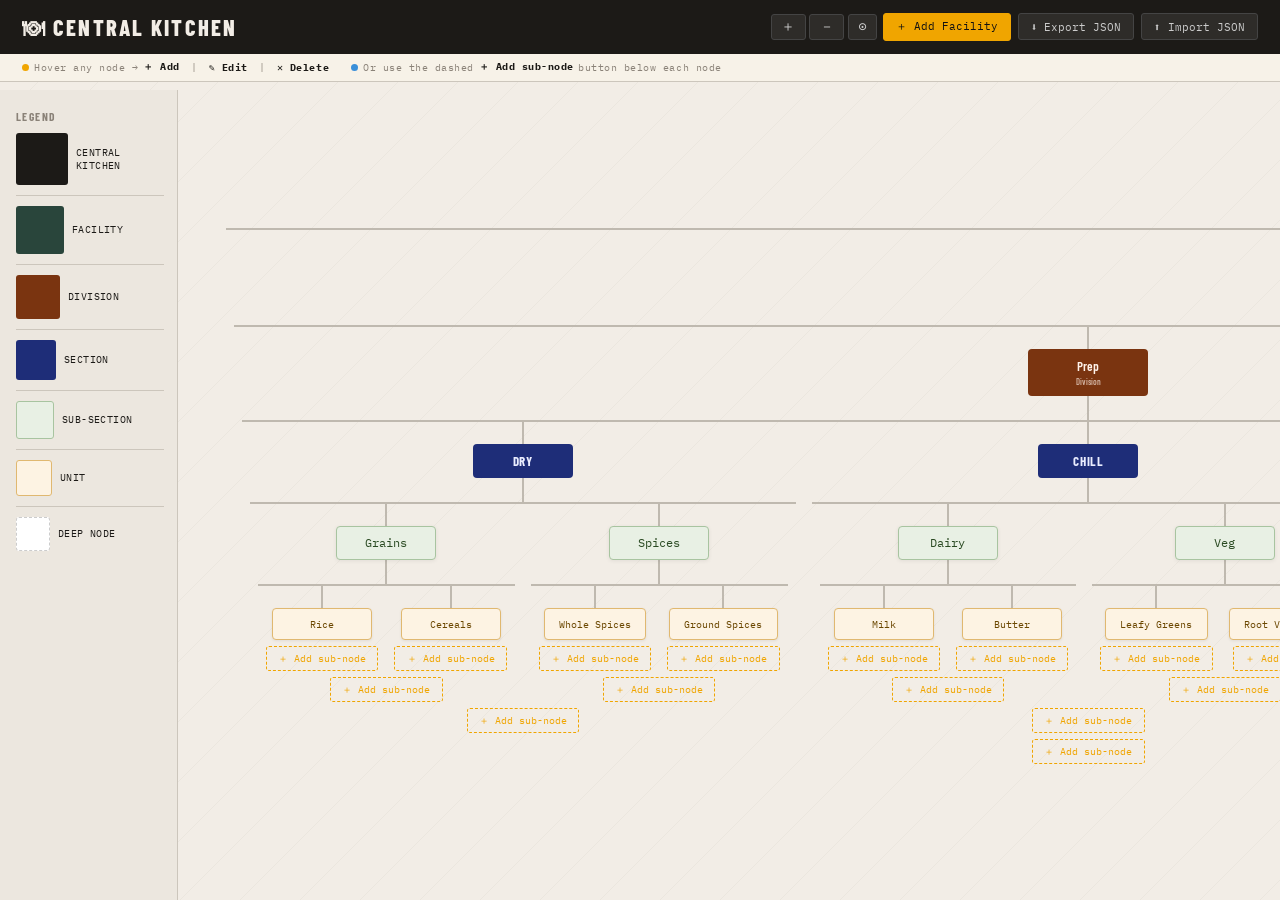
==== commit 1d2f7b96: "Implement JSON import feature Added functionality to import JSON files for kitchen data." ====
--- a/dynamic_flowchart.html
+++ b/dynamic_flowchart.html
@@ -401,6 +401,8 @@
     </div>
     <button class="tb-btn accent" onclick="addFacility()">＋ Add Facility</button>
     <button class="tb-btn" onclick="exportJSON()">⬇ Export JSON</button>
+    <button class="tb-btn" onclick="document.getElementById('json-file-input').click()">⬆ Import JSON</button>
+    <input type="file" id="json-file-input" accept=".json" style="display:none" onchange="importJSON(event)">
   </div>
 </div>
 
@@ -889,6 +891,34 @@
 }
 
 /* ══════════════════════════════════════════
+   IMPORT
+══════════════════════════════════════════ */
+function importJSON(event) {
+  const file = event.target.files[0];
+  if (!file) return;
+  const reader = new FileReader();
+  reader.onload = e => {
+    try {
+      const data = JSON.parse(e.target.result);
+      /* Accept either a single root object or an array of kitchens */
+      const incoming = Array.isArray(data) ? data : [data];
+      if (!incoming.length || !incoming[0].id || !incoming[0].label) {
+        alert('Invalid JSON: file does not look like a kitchen structure.');
+        return;
+      }
+      KITCHENS.length = 0;
+      incoming.forEach(k => KITCHENS.push(k));
+      render();
+    } catch {
+      alert('Could not parse JSON file. Make sure it was exported from this app.');
+    }
+    /* Reset input so the same file can be re-imported if needed */
+    event.target.value = '';
+  };
+  reader.readAsText(file);
+}
+
+/* ══════════════════════════════════════════
    UTILS
 ══════════════════════════════════════════ */
 function escHtml(s='') {
